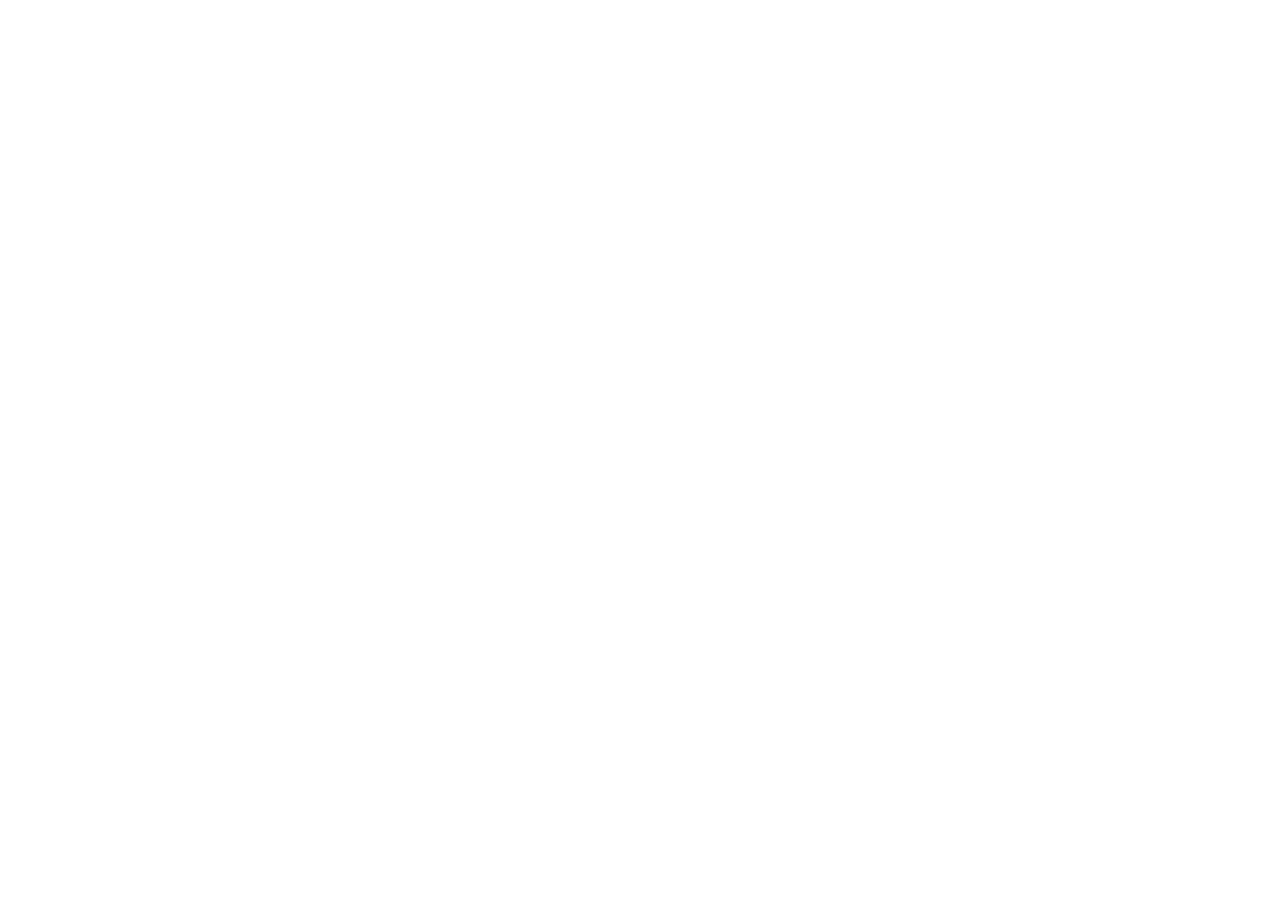
==== index.html @ f6510624 "init project" ====
<!DOCTYPE html>
<html lang="en">
<head>
  <meta charset="UTF-8">
  <meta http-equiv="X-UA-Compatible" content="IE=edge">
  <meta name="viewport" content="width=device-width, initial-scale=1.0">
  <link rel="stylesheet" href="assets/css/style.css">
  <link rel="preconnect" href="https://fonts.googleapis.com">
  <link rel="preconnect" href="https://fonts.gstatic.com" crossorigin>
  <link href="https://fonts.googleapis.com/css2?family=Roboto&display=swap" rel="stylesheet">
  <title>HTML CSS Toboolist</title>
</head>
<body>
  
</body>
</html>
---- assets/css/style.css ----
*{
  margin: 0;
  padding: 0;
  box-sizing: border-box;
  font-family: 'Roboto', sans-serif;
}
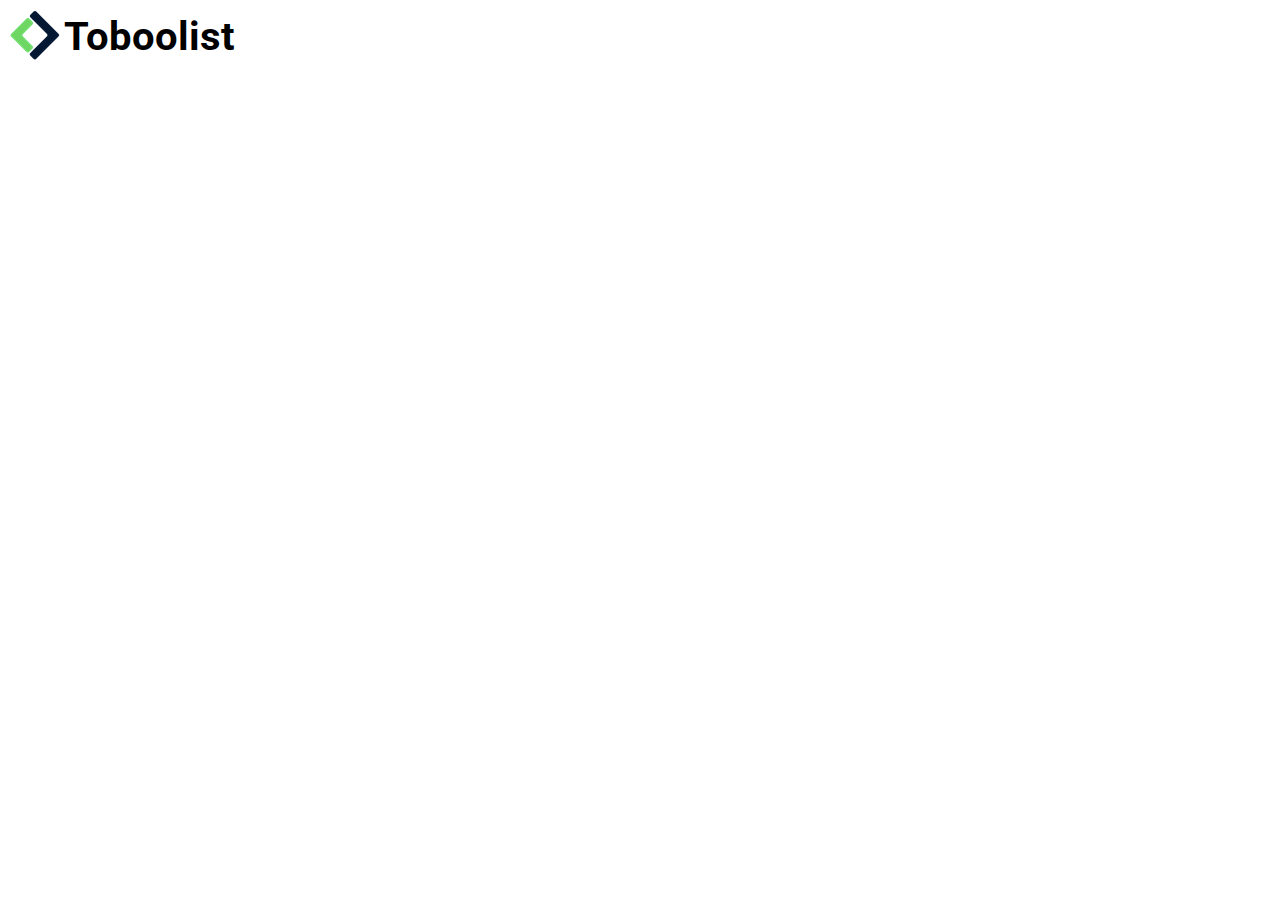
==== commit 90c12837: "header" ====
--- a/index.html
+++ b/index.html
@@ -11,6 +11,16 @@
   <title>HTML CSS Toboolist</title>
 </head>
 <body>
+
+  <header>
+
+    <img id="logo" src="assets/img/Logo.png" alt="Logo Toboolist">
+   
+    <span id="logo-text">Toboolist</span>
+    
+  </header>
+
+  <main></main>
   
 </body>
 </html>--- a/assets/css/style.css
+++ b/assets/css/style.css
@@ -3,4 +3,19 @@
   padding: 0;
   box-sizing: border-box;
   font-family: 'Roboto', sans-serif;
+}
+
+header{
+  width: 100%;
+  height: 80px;
+  padding: 10px;
+}
+
+#logo{
+  vertical-align: bottom;
+}
+
+#logo-text{
+  font-size: 40px;
+  font-weight: bold;
 }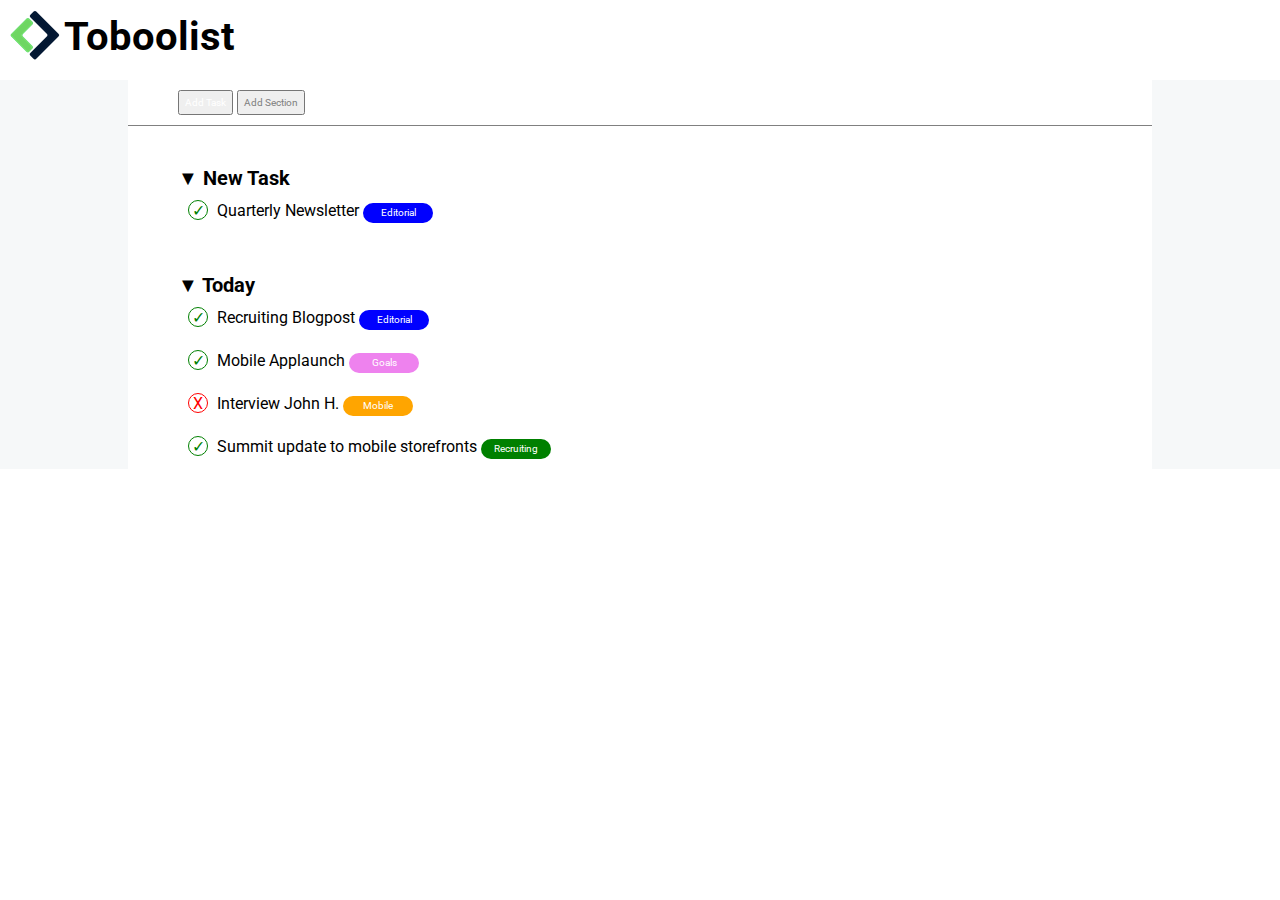
==== commit a4721de5: "task" ====
--- a/index.html
+++ b/index.html
@@ -4,12 +4,20 @@
   <meta charset="UTF-8">
   <meta http-equiv="X-UA-Compatible" content="IE=edge">
   <meta name="viewport" content="width=device-width, initial-scale=1.0">
+  <!-- CSS LINK -->
   <link rel="stylesheet" href="assets/css/style.css">
+  <!-- FONT GOOGLE -->
   <link rel="preconnect" href="https://fonts.googleapis.com">
   <link rel="preconnect" href="https://fonts.gstatic.com" crossorigin>
   <link href="https://fonts.googleapis.com/css2?family=Roboto&display=swap" rel="stylesheet">
+
+  <link rel="preconnect" href="https://fonts.googleapis.com">
+  <link rel="preconnect" href="https://fonts.gstatic.com" crossorigin>
+  <link href="https://fonts.googleapis.com/css2?family=Roboto:wght@700&display=swap" rel="stylesheet">
+  <!-- TITLE -->
   <title>HTML CSS Toboolist</title>
 </head>
+
 <body>
 
   <header>
@@ -20,7 +28,74 @@
     
   </header>
 
-  <main></main>
+  <main>
+
+    <div class="container">
+
+      <!-- TOP SECTION -->
+      <div class="top-content">
+
+        <div class="button">
+    
+          <button id="task">Add Task</button>
+          <button id="section">Add Section</button>
+    
+        </div>
+        
+      </div>
+      <!-- /TOP SECTION -->
+
+      <!-- BOTTOM SECTION -->
+      <div class="bottom-content">
+
+        <!-- 1a TASK -->
+        <div class="todo-task">
+          <span class="task-name"> New Task</span>
+        </div>
+
+        <div class="task-desc">
+          <span class="round-green">&#10003;</span>
+          <span class="description">Quarterly Newsletter</span>
+          <span class="tag-blue">Editorial</span>
+        </div>
+        <!-- /1a TASK -->
+
+        <!-- 2a TASK -->
+        <div class="todo-task">
+          <span class="task-name"> Today</span>
+        </div>
+
+        <div class="task-desc">
+          <span class="round-green">&#10003;</span>
+          <span class="description">Recruiting Blogpost</span>
+          <span class="tag-blue">Editorial</span>
+        </div>
+
+        <div class="task-desc">
+          <span class="round-green">&#10003;</span>
+          <span class="description">Mobile Applaunch</span>
+          <span class="tag-violet">Goals</span>
+        </div>
+
+        <div class="task-desc">
+          <span class="round-red">X</span>
+          <span class="description">Interview John H.</span>
+          <span class="tag-orange">Mobile</span>
+        </div>
+
+        <div class="task-desc">
+          <span class="round-green">&#10003;</span>
+          <span class="description">Summit update to mobile storefronts</span>
+          <span class="tag-green">Recruiting</span>
+        </div>
+        <!-- /2a TASK -->
+
+      </div>
+      <!-- /BOTTOM SECTION -->
+
+    </div>
+
+  </main>
   
 </body>
 </html>--- a/assets/css/style.css
+++ b/assets/css/style.css
@@ -18,4 +18,108 @@
 #logo-text{
   font-size: 40px;
   font-weight: bold;
-}+}
+
+main{
+  background-color: rgb(246, 248, 249);
+}
+
+.container{
+  width: 80%;
+  margin: 0 auto;
+  background-color: white;
+}
+
+.top-content, .bottom-content{
+  padding-left: 50px;
+}
+
+.top-content{
+  border-bottom: 1px solid grey;
+}
+
+.button{
+  padding: 10px 0;
+}
+
+#task, #section{
+  padding: 5px;
+  font-size: 10px;
+}
+
+#task{
+  color: white;
+}
+
+#section{
+  color: grey;
+}
+
+.todo-task{
+  padding-top: 40px;
+}
+
+.task-name{
+  font-size: 20px;
+  font-weight: bolder;
+}
+
+.task-name:before{
+  content: '\25BC';
+}
+
+.task-desc{
+  line-height: 20px;
+  padding: 10px;
+}
+
+.round-green, .round-red{
+  display: inline-block;
+  width: 20px;
+  height: 20px;
+  line-height: 20px;
+  text-align: center;
+  border-radius: 50%;
+}
+
+.round-green{
+  color: green;
+  border: 1px solid green;
+}
+
+.round-red{
+  color: red;
+  border: 1px solid red;
+}
+
+.description{
+  margin-left: 5px;
+}
+
+.tag-blue, .tag-violet, .tag-orange, .tag-green{
+  display: inline-block;
+  width: 70px;
+  height: 20px;
+  line-height: 20px;
+  text-align: center;
+  font-size: 10px;
+  color: white;
+  border-radius: 10px;
+}
+
+.tag-blue{
+  background-color: blue;
+}
+
+.tag-violet{
+  background-color: violet;
+}
+
+.tag-orange{
+  background-color: orange;
+}
+
+.tag-green{
+  background-color: green;
+}
+
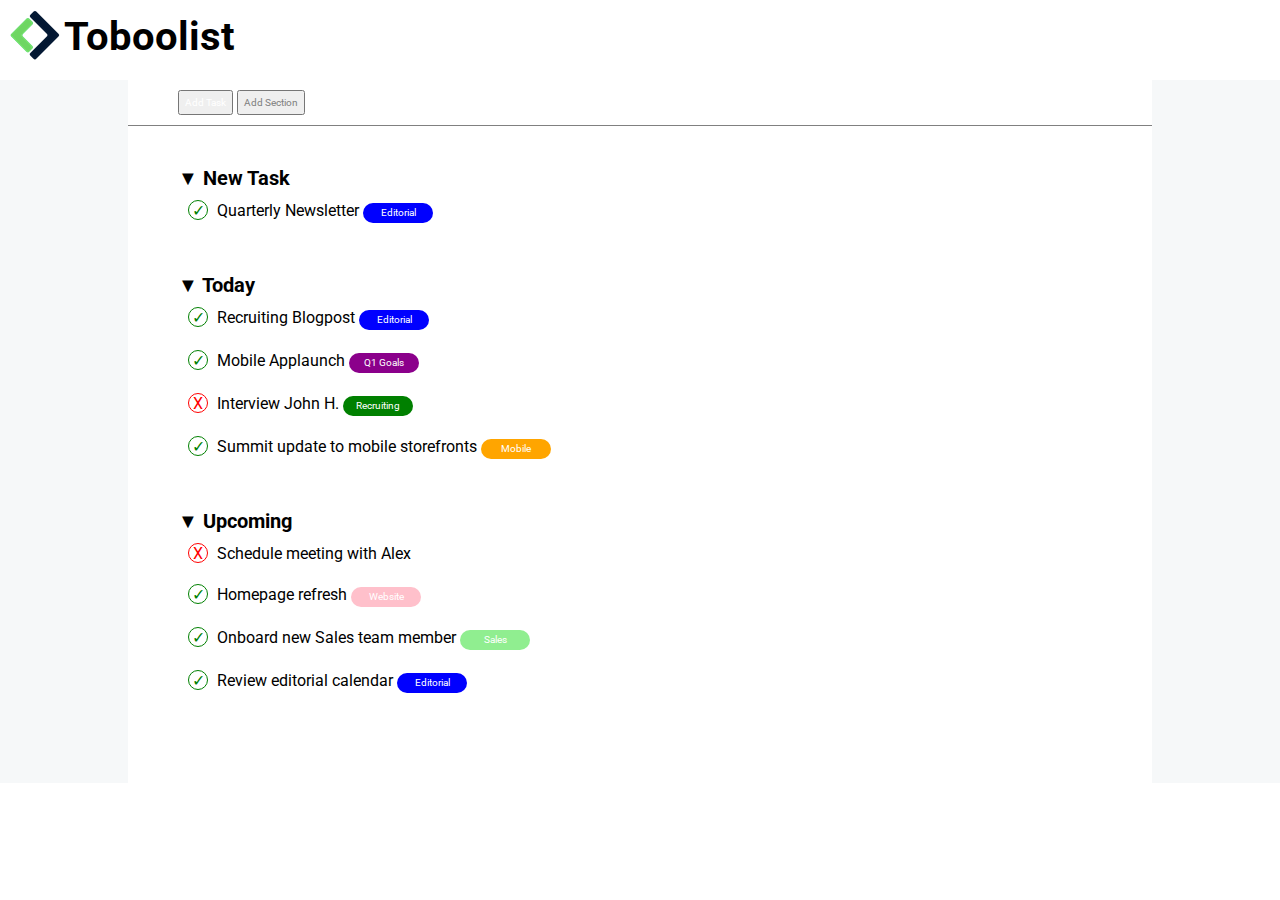
==== commit 6699452c: "add task" ====
--- a/index.html
+++ b/index.html
@@ -49,46 +49,81 @@
       <div class="bottom-content">
 
         <!-- 1a TASK -->
-        <div class="todo-task">
-          <span class="task-name"> New Task</span>
-        </div>
-
-        <div class="task-desc">
-          <span class="round-green">&#10003;</span>
-          <span class="description">Quarterly Newsletter</span>
-          <span class="tag-blue">Editorial</span>
+        <div>
+          <div class="todo-task">
+            <span class="task-name"> New Task</span>
+          </div>
+  
+          <div class="task-desc">
+            <span class="round-green">&#10003;</span>
+            <span class="description">Quarterly Newsletter</span>
+            <span class="tag-blue">Editorial</span>
+          </div>
         </div>
         <!-- /1a TASK -->
 
         <!-- 2a TASK -->
-        <div class="todo-task">
-          <span class="task-name"> Today</span>
-        </div>
-
-        <div class="task-desc">
-          <span class="round-green">&#10003;</span>
-          <span class="description">Recruiting Blogpost</span>
-          <span class="tag-blue">Editorial</span>
-        </div>
-
-        <div class="task-desc">
-          <span class="round-green">&#10003;</span>
-          <span class="description">Mobile Applaunch</span>
-          <span class="tag-violet">Goals</span>
-        </div>
-
-        <div class="task-desc">
-          <span class="round-red">X</span>
-          <span class="description">Interview John H.</span>
-          <span class="tag-orange">Mobile</span>
-        </div>
-
-        <div class="task-desc">
-          <span class="round-green">&#10003;</span>
-          <span class="description">Summit update to mobile storefronts</span>
-          <span class="tag-green">Recruiting</span>
+        <div>
+          <div class="todo-task">
+            <span class="task-name"> Today</span>
+          </div>
+  
+          <div class="task-desc">
+            <span class="round-green">&#10003;</span>
+            <span class="description">Recruiting Blogpost</span>
+            <span class="tag-blue">Editorial</span>
+          </div>
+  
+          <div class="task-desc">
+            <span class="round-green">&#10003;</span>
+            <span class="description">Mobile Applaunch</span>
+            <span class="tag-violet">Q1 Goals</span>
+          </div>
+  
+          <div class="task-desc">
+            <span class="round-red">X</span>
+            <span class="description">Interview John H.</span>
+            <span class="tag-green">Recruiting</span>
+          </div>
+  
+          <div class="task-desc">
+            <span class="round-green">&#10003;</span>
+            <span class="description">Summit update to mobile storefronts</span>
+            <span class="tag-orange">Mobile</span>
+          </div>
         </div>
         <!-- /2a TASK -->
+
+        <!-- 3a TASK -->
+        <div>
+          <div class="todo-task">
+            <span class="task-name"> Upcoming</span>
+          </div>
+  
+          <div class="task-desc">
+            <span class="round-red">X</span>
+            <span class="description">Schedule meeting with Alex</span>
+          </div>
+  
+          <div class="task-desc">
+            <span class="round-green">&#10003;</span>
+            <span class="description">Homepage refresh</span>
+            <span class="tag-pink">Website</span>
+          </div>
+  
+          <div class="task-desc">
+            <span class="round-green">&#10003;</span>
+            <span class="description">Onboard new Sales team member</span>
+            <span class="tag-lightgreen">Sales</span>
+          </div>
+  
+          <div class="task-desc">
+            <span class="round-green">&#10003;</span>
+            <span class="description">Review editorial calendar</span>
+            <span class="tag-blue">Editorial</span>
+          </div>
+        </div>
+        <!-- /3a TASK -->
 
       </div>
       <!-- /BOTTOM SECTION -->
--- a/assets/css/style.css
+++ b/assets/css/style.css
@@ -36,6 +36,10 @@
 
 .top-content{
   border-bottom: 1px solid grey;
+}
+
+.bottom-content{
+  padding-bottom: 80px;
 }
 
 .button{
@@ -96,7 +100,7 @@
   margin-left: 5px;
 }
 
-.tag-blue, .tag-violet, .tag-orange, .tag-green{
+.tag-blue, .tag-violet, .tag-orange, .tag-green, .tag-pink, .tag-lightgreen{
   display: inline-block;
   width: 70px;
   height: 20px;
@@ -112,7 +116,7 @@
 }
 
 .tag-violet{
-  background-color: violet;
+  background-color: darkmagenta;
 }
 
 .tag-orange{
@@ -123,3 +127,11 @@
   background-color: green;
 }
 
+.tag-pink{
+  background-color: pink;
+}
+
+.tag-lightgreen{
+  background-color: lightgreen;
+}
+
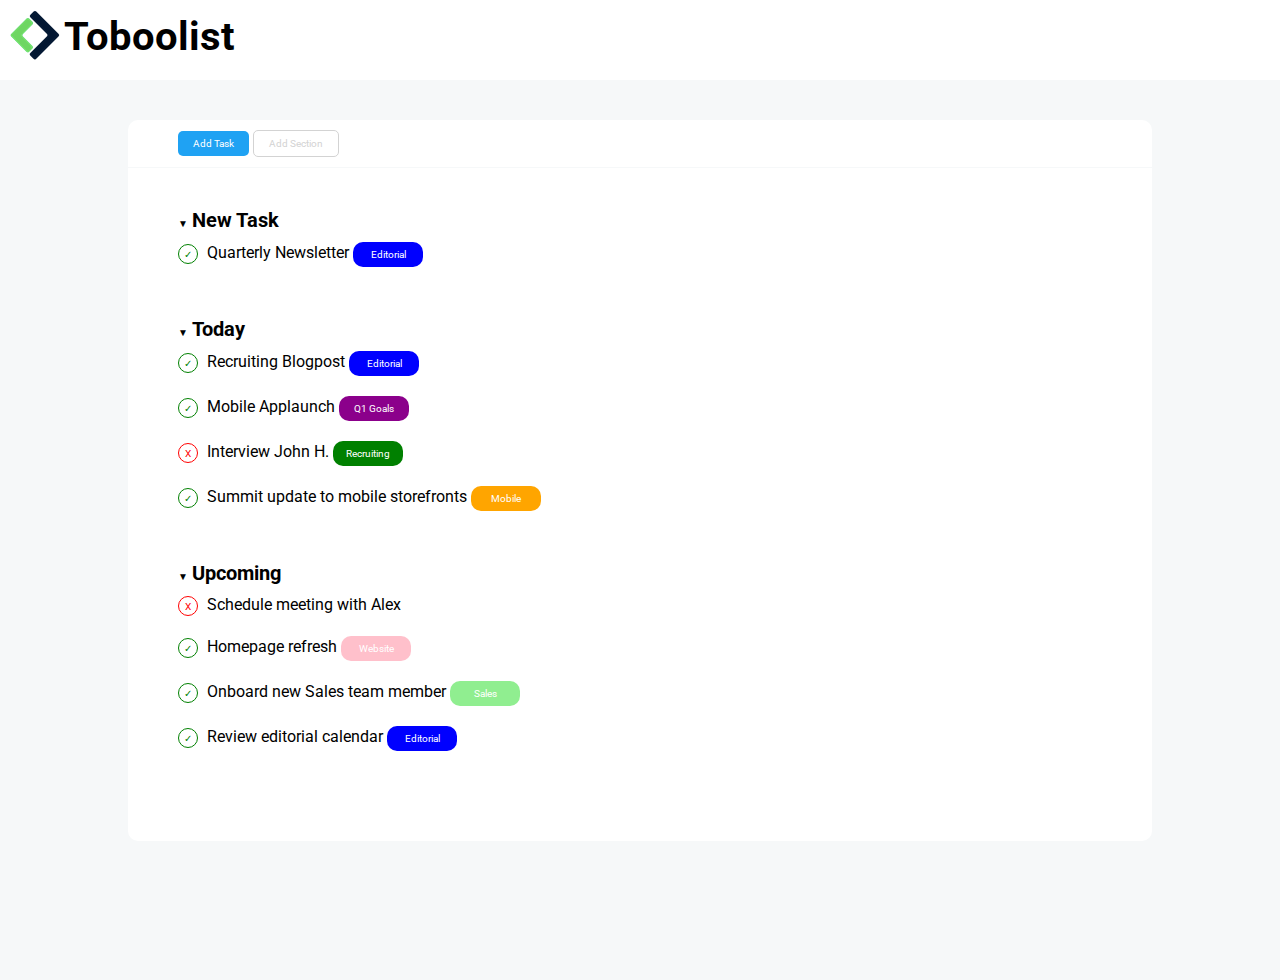
==== commit d3eee032: "more fix" ====
--- a/index.html
+++ b/index.html
@@ -35,10 +35,10 @@
       <!-- TOP SECTION -->
       <div class="top-content">
 
-        <div class="button">
+        <div class="button-content">
     
-          <button id="task">Add Task</button>
-          <button id="section">Add Section</button>
+          <button id="task" class="task">Add Task</button>
+          <button id="section" class="section">Add Section</button>
     
         </div>
         
@@ -51,6 +51,7 @@
         <!-- 1a TASK -->
         <div>
           <div class="todo-task">
+            <span class="task-arrow">&#9660;</span>
             <span class="task-name"> New Task</span>
           </div>
   
@@ -65,6 +66,7 @@
         <!-- 2a TASK -->
         <div>
           <div class="todo-task">
+            <span class="task-arrow">&#9660;</span>
             <span class="task-name"> Today</span>
           </div>
   
@@ -97,6 +99,7 @@
         <!-- 3a TASK -->
         <div>
           <div class="todo-task">
+            <span class="task-arrow">&#9660;</span>
             <span class="task-name"> Upcoming</span>
           </div>
   
--- a/assets/css/style.css
+++ b/assets/css/style.css
@@ -21,6 +21,8 @@
 }
 
 main{
+  height: 100vh;
+  padding-top: 40px;
   background-color: rgb(246, 248, 249);
 }
 
@@ -28,6 +30,7 @@
   width: 80%;
   margin: 0 auto;
   background-color: white;
+  border-radius: 10px;
 }
 
 .top-content, .bottom-content{
@@ -35,32 +38,42 @@
 }
 
 .top-content{
-  border-bottom: 1px solid grey;
+  border-bottom: 1px solid rgb(246, 248, 249);
 }
 
 .bottom-content{
   padding-bottom: 80px;
 }
 
-.button{
+.button-content{
   padding: 10px 0;
 }
 
-#task, #section{
-  padding: 5px;
+.task, .section{
+  padding: 7px 15px;
   font-size: 10px;
+  border-radius: 5px;
 }
 
 #task{
   color: white;
+  background-color: rgb(31, 162, 243);
+  border: 0px;
 }
 
 #section{
-  color: grey;
+  color: lightgrey;
+  background-color: rgb(255, 255, 255);
+  border: 1px solid lightgrey;
 }
 
 .todo-task{
   padding-top: 40px;
+}
+
+.task-arrow{
+  font-size: 10px;
+  color: black;
 }
 
 .task-name{
@@ -68,19 +81,20 @@
   font-weight: bolder;
 }
 
-.task-name:before{
+/* .task-name:before{
   content: '\25BC';
-}
+} */
 
 .task-desc{
   line-height: 20px;
-  padding: 10px;
+  padding: 10px 10px 10px 0;
 }
 
 .round-green, .round-red{
   display: inline-block;
   width: 20px;
   height: 20px;
+  font-size: 10px;
   line-height: 20px;
   text-align: center;
   border-radius: 50%;
@@ -103,8 +117,8 @@
 .tag-blue, .tag-violet, .tag-orange, .tag-green, .tag-pink, .tag-lightgreen{
   display: inline-block;
   width: 70px;
-  height: 20px;
-  line-height: 20px;
+  height: 25px;
+  line-height: 25px;
   text-align: center;
   font-size: 10px;
   color: white;
